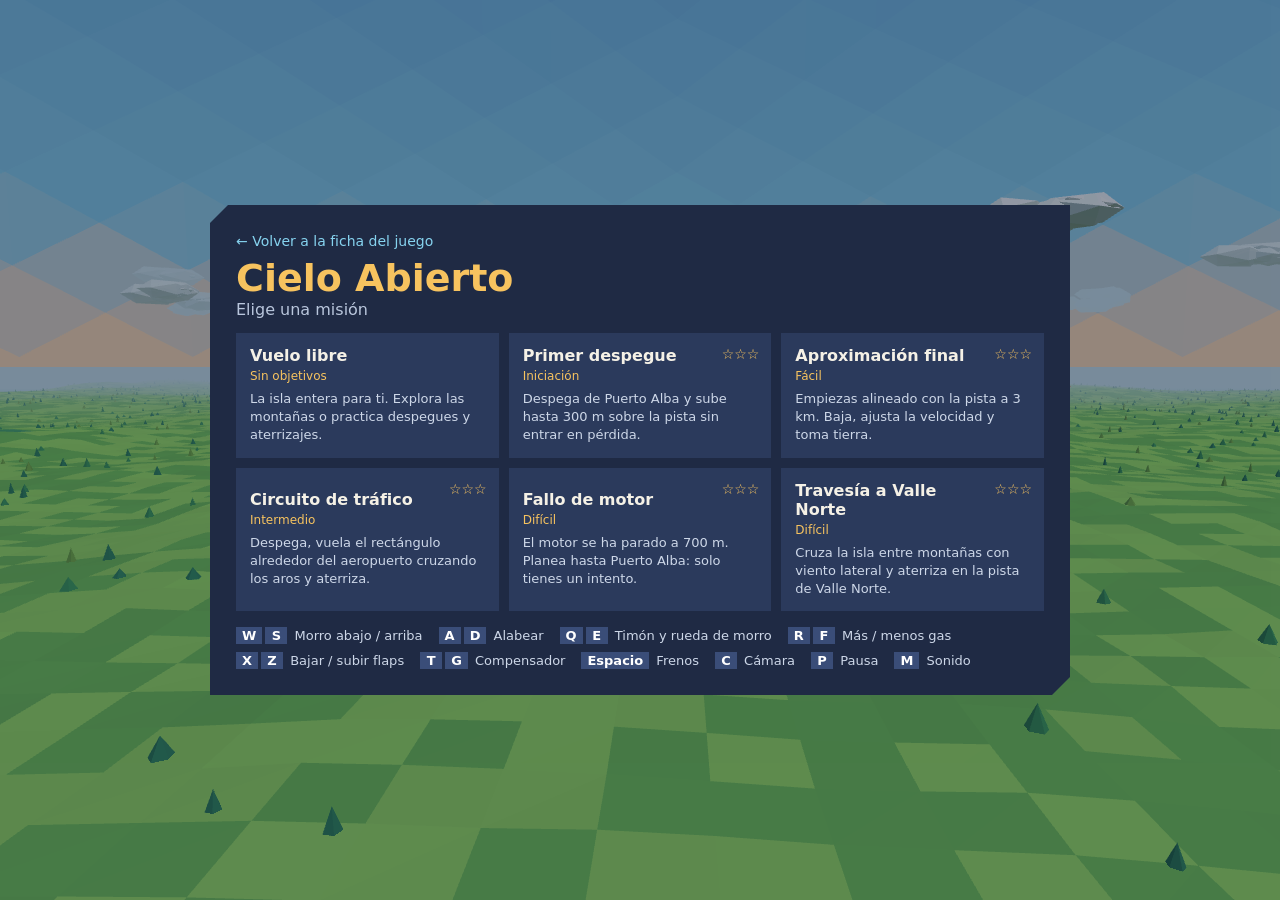
==== juegos/cielo-abierto/jugar.html @ 6e8cc303 "Crea el sitio de SantiGames y el simulador Cielo Abierto Sitio estático con catálogo de juegos, fich" ====
<!doctype html>
<html lang="es">
<head>
  <meta charset="utf-8">
  <meta name="viewport" content="width=device-width, initial-scale=1">
  <title>Cielo Abierto · SantiGames</title>
  <link rel="icon" href="../../assets/icono.svg" type="image/svg+xml">
  <link rel="stylesheet" href="juego.css">
</head>
<body>
  <canvas id="escena" tabindex="0" aria-label="Vista 3D del vuelo"></canvas>

  <div id="hud" hidden>
    <div class="tarjeta-objetivo">
      <p id="objetivo"></p>
      <p id="ruta"></p>
      <p id="consejo"></p>
    </div>
    <div id="alertas" role="status"></div>
    <div id="aviso" role="status"></div>
    <canvas id="panel" aria-label="Instrumentos de vuelo"></canvas>
  </div>

  <section id="menu" class="pantalla" hidden>
    <div class="caja ancha">
      <a class="volver" href="index.html">← Volver a la ficha del juego</a>
      <h1>Cielo Abierto</h1>
      <p class="sub">Elige una misión</p>
      <p id="aviso-tactil" class="tactil" hidden>Este simulador necesita teclado. Ábrelo en un ordenador para pilotar.</p>
      <div id="misiones"></div>
      <div class="teclas">
        <span><kbd>W</kbd><kbd>S</kbd> Morro abajo / arriba</span>
        <span><kbd>A</kbd><kbd>D</kbd> Alabear</span>
        <span><kbd>Q</kbd><kbd>E</kbd> Timón y rueda de morro</span>
        <span><kbd>R</kbd><kbd>F</kbd> Más / menos gas</span>
        <span><kbd>X</kbd><kbd>Z</kbd> Bajar / subir flaps</span>
        <span><kbd>T</kbd><kbd>G</kbd> Compensador</span>
        <span><kbd>Espacio</kbd> Frenos</span>
        <span><kbd>C</kbd> Cámara</span>
        <span><kbd>P</kbd> Pausa</span>
        <span><kbd>M</kbd> Sonido</span>
      </div>
    </div>
  </section>

  <section id="pausa" class="pantalla" hidden>
    <div class="caja">
      <h2>Pausa</h2>
      <button id="b-seguir" class="principal">Seguir volando</button>
      <button id="b-reiniciar">Reiniciar misión</button>
      <button id="b-menu">Elegir otra misión</button>
    </div>
  </section>

  <section id="fin" class="pantalla" hidden>
    <div class="caja">
      <h2 id="fin-titulo"></h2>
      <p id="fin-estrellas" class="estrellas-grandes"></p>
      <p id="fin-detalle"></p>
      <button id="b-reintentar" class="principal">Volver a intentarlo</button>
      <button id="b-menu-fin">Elegir otra misión</button>
    </div>
  </section>

  <script src="vendor/three.min.js"></script>
  <script src="js/terreno.js"></script>
  <script src="js/fisica.js"></script>
  <script src="js/mundo.js"></script>
  <script src="js/instrumentos.js"></script>
  <script src="js/misiones.js"></script>
  <script src="js/juego.js"></script>
</body>
</html>
---- juegos/cielo-abierto/juego.css ----
* { box-sizing: border-box; }
html, body { margin: 0; height: 100%; overflow: hidden; background: #1f2a44; color: #f5f1e6; font-family: system-ui, -apple-system, "Segoe UI", sans-serif; }
[hidden] { display: none !important; }
#escena { position: fixed; inset: 0; width: 100%; height: 100%; display: block; outline: none; }

#hud { position: fixed; inset: 0; pointer-events: none; --alto-panel: 150px; }
#panel { position: absolute; left: 0; right: 0; bottom: 0; width: 100%; }
.tarjeta-objetivo { position: absolute; top: 14px; left: 14px; max-width: min(430px, calc(100vw - 28px)); padding: 11px 15px; background: rgba(31, 42, 68, 0.84); clip-path: polygon(10px 0, 100% 0, 100% calc(100% - 10px), calc(100% - 10px) 100%, 0 100%, 0 10px); }
.tarjeta-objetivo p { margin: 0; }
#objetivo { font-weight: 700; font-size: 16px; color: #f7c35f; }
#ruta { font-size: 13px; margin-top: 3px !important; font-variant-numeric: tabular-nums; }
#consejo { font-size: 12.5px; margin-top: 5px !important; color: #b9c6dc; }
#alertas { position: absolute; top: 18px; left: 50%; transform: translateX(-50%); font-weight: 800; font-size: 22px; letter-spacing: 0.06em; color: #ff5b5b; text-shadow: 0 2px 0 #3a1520; white-space: nowrap; }
#aviso { position: absolute; left: 50%; bottom: calc(var(--alto-panel) + 18px); transform: translateX(-50%); padding: 7px 16px; background: rgba(31, 42, 68, 0.9); font-size: 14px; opacity: 0; transition: opacity 0.25s; }
#aviso.visible { opacity: 1; }

.pantalla { position: fixed; inset: 0; display: grid; place-items: center; padding: 16px; background: rgba(20, 30, 54, 0.45); overflow-y: auto; }
.caja { width: min(400px, 100%); padding: 26px; background: #1f2a44; clip-path: polygon(18px 0, 100% 0, 100% calc(100% - 18px), calc(100% - 18px) 100%, 0 100%, 0 18px); }
.caja.ancha { width: min(860px, 100%); }
.caja h1 { margin: 6px 0 0; font-size: 38px; color: #f7c35f; }
.caja h2 { margin: 0 0 10px; font-size: 26px; color: #f7c35f; }
.sub { margin: 0 0 14px; color: #b9c6dc; }
.volver { color: #86d3ef; font-size: 14px; text-decoration: none; }
.volver:hover { text-decoration: underline; }
.tactil { padding: 10px 12px; background: #5c2a35; }
#misiones { display: grid; grid-template-columns: repeat(auto-fill, minmax(240px, 1fr)); gap: 10px; }
button { font: inherit; color: inherit; cursor: pointer; border: 0; }
button:focus-visible, a:focus-visible { outline: 3px solid #86d3ef; outline-offset: 2px; }
.mision { position: relative; text-align: left; padding: 13px 14px; background: #2b3a5c; transition: background 0.15s, transform 0.15s; }
.mision:hover { background: #3a4d78; transform: translateY(-2px); }
.mision strong { display: block; font-size: 16px; padding-right: 58px; }
.mision .nivel { font-size: 12px; color: #f7c35f; }
.mision p { margin: 6px 0 0; font-size: 13px; line-height: 1.4; color: #cdd7e8; }
.mision .estrellas { position: absolute; top: 13px; right: 12px; color: #f7c35f; font-size: 14px; }
.teclas { display: flex; flex-wrap: wrap; gap: 8px 16px; margin-top: 16px; font-size: 13px; color: #cdd7e8; }
kbd { display: inline-block; min-width: 22px; padding: 1px 6px; margin-right: 3px; text-align: center; font: inherit; font-weight: 700; background: #3a4d78; color: #fff; }
.caja > button { display: block; width: 100%; margin-top: 9px; padding: 11px; background: #2b3a5c; }
.caja > button:hover { background: #3a4d78; }
.caja > button.principal { background: #ff7a45; color: #2a1208; font-weight: 700; }
.caja > button.principal:hover { background: #ff9365; }
.estrellas-grandes { margin: 0 0 6px; font-size: 34px; color: #f7c35f; }
#fin-detalle { line-height: 1.5; }

@media (prefers-reduced-motion: reduce) { .mision { transition: none; } }
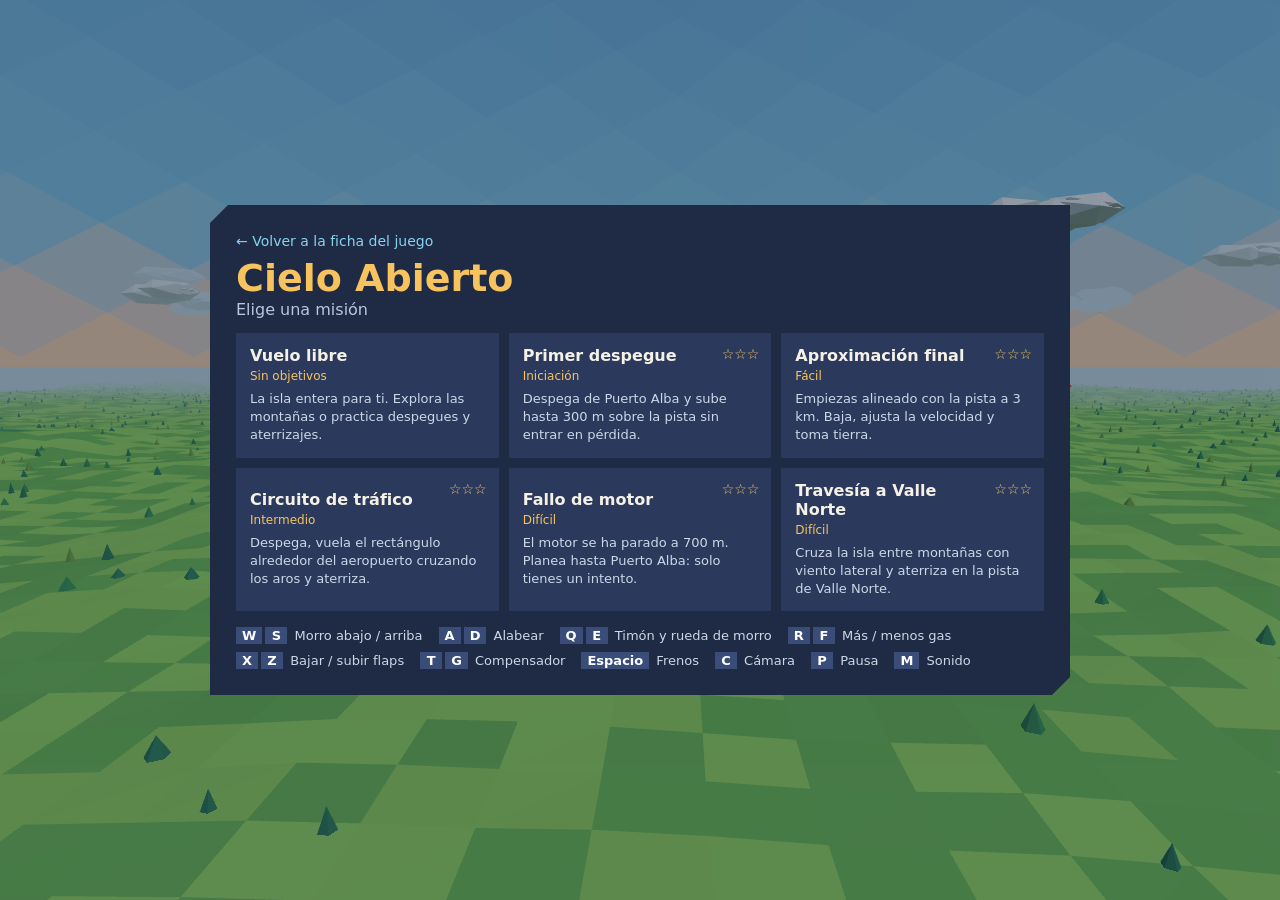
==== commit 902064c1: "Cielo Abierto: mandos táctiles para jugar en el celular Palanca virtual proporcional, barra de gas d" ====
--- a/juegos/cielo-abierto/jugar.html
+++ b/juegos/cielo-abierto/jugar.html
@@ -2,7 +2,10 @@
 <html lang="es">
 <head>
   <meta charset="utf-8">
-  <meta name="viewport" content="width=device-width, initial-scale=1">
+  <meta name="viewport" content="width=device-width, initial-scale=1, viewport-fit=cover">
+  <meta name="theme-color" content="#1f2a44">
+  <meta name="mobile-web-app-capable" content="yes">
+  <meta name="apple-mobile-web-app-capable" content="yes">
   <title>Cielo Abierto · SantiGames</title>
   <link rel="icon" href="../../assets/icono.svg" type="image/svg+xml">
   <link rel="stylesheet" href="juego.css">
@@ -19,6 +22,40 @@
     <div id="alertas" role="status"></div>
     <div id="aviso" role="status"></div>
     <canvas id="panel" aria-label="Instrumentos de vuelo"></canvas>
+
+    <div id="tactil" aria-label="Mandos táctiles">
+      <div id="botones-sup">
+        <button id="t-camara" type="button">Cámara</button>
+        <button id="t-sonido" type="button">Sonido</button>
+        <button id="t-pausa" type="button" aria-label="Pausa">❚❚</button>
+      </div>
+      <div id="zona-palanca">
+        <div id="palanca"><div id="pomo"></div></div>
+      </div>
+      <div id="mandos-der">
+        <div class="rejilla">
+          <button type="button" data-mantener="trim-arriba" aria-label="Compensador morro arriba">Trim ▲</button>
+          <button type="button" data-mantener="trim-abajo" aria-label="Compensador morro abajo">Trim ▼</button>
+          <button type="button" id="t-flaps-menos" aria-label="Subir flaps">Flaps −</button>
+          <button type="button" id="t-flaps-mas" aria-label="Bajar flaps">Flaps +</button>
+          <button type="button" data-mantener="timon-izq" aria-label="Timón a la izquierda">◀ Timón</button>
+          <button type="button" data-mantener="timon-der" aria-label="Timón a la derecha">Timón ▶</button>
+          <button type="button" data-mantener="freno" class="ancho">Frenos</button>
+        </div>
+        <div id="gas" role="slider" aria-label="Gas" aria-valuemin="0" aria-valuemax="100" aria-valuenow="0">
+          <span class="etiqueta">GAS</span>
+          <div class="carril"><div id="gas-relleno"></div><div id="gas-tirador"></div></div>
+        </div>
+      </div>
+    </div>
+  </div>
+
+  <div id="girar" hidden>
+    <div class="caja">
+      <p class="icono-girar" aria-hidden="true">⟳</p>
+      <h2>Gira el celular</h2>
+      <p>Cielo Abierto se pilota con el celular en horizontal.</p>
+    </div>
   </div>
 
   <section id="menu" class="pantalla" hidden>
@@ -26,8 +63,14 @@
       <a class="volver" href="index.html">← Volver a la ficha del juego</a>
       <h1>Cielo Abierto</h1>
       <p class="sub">Elige una misión</p>
-      <p id="aviso-tactil" class="tactil" hidden>Este simulador necesita teclado. Ábrelo en un ordenador para pilotar.</p>
       <div id="misiones"></div>
+      <div class="ayuda-tactil">
+        <span><b>Palanca</b> Arrastra el dedo en la mitad izquierda: abajo sube el morro, a los lados alabea</span>
+        <span><b>Gas</b> Desliza la barra de la derecha hacia arriba o abajo</span>
+        <span><b>Timón</b> Mantén pulsado para seguir la línea de la pista</span>
+        <span><b>Flaps y frenos</b> Botones a la derecha</span>
+        <span><b>Consejo</b> Juega con el celular en horizontal</span>
+      </div>
       <div class="teclas">
         <span><kbd>W</kbd><kbd>S</kbd> Morro abajo / arriba</span>
         <span><kbd>A</kbd><kbd>D</kbd> Alabear</span>
--- a/juegos/cielo-abierto/juego.css
+++ b/juegos/cielo-abierto/juego.css
@@ -1,7 +1,7 @@
 * { box-sizing: border-box; }
 html, body { margin: 0; height: 100%; overflow: hidden; background: #1f2a44; color: #f5f1e6; font-family: system-ui, -apple-system, "Segoe UI", sans-serif; }
 [hidden] { display: none !important; }
-#escena { position: fixed; inset: 0; width: 100%; height: 100%; display: block; outline: none; }
+#escena { position: fixed; inset: 0; width: 100%; height: 100%; display: block; outline: none; touch-action: none; }
 
 #hud { position: fixed; inset: 0; pointer-events: none; --alto-panel: 150px; }
 #panel { position: absolute; left: 0; right: 0; bottom: 0; width: 100%; }
@@ -22,7 +22,6 @@
 .sub { margin: 0 0 14px; color: #b9c6dc; }
 .volver { color: #86d3ef; font-size: 14px; text-decoration: none; }
 .volver:hover { text-decoration: underline; }
-.tactil { padding: 10px 12px; background: #5c2a35; }
 #misiones { display: grid; grid-template-columns: repeat(auto-fill, minmax(240px, 1fr)); gap: 10px; }
 button { font: inherit; color: inherit; cursor: pointer; border: 0; }
 button:focus-visible, a:focus-visible { outline: 3px solid #86d3ef; outline-offset: 2px; }
@@ -41,4 +40,54 @@
 .estrellas-grandes { margin: 0 0 6px; font-size: 34px; color: #f7c35f; }
 #fin-detalle { line-height: 1.5; }
 
+/* ---- Mandos táctiles (solo en pantallas táctiles: el cuerpo lleva la clase .tactil) ---- */
+#tactil, .ayuda-tactil { display: none; }
+body.tactil #tactil { display: block; }
+body.tactil .ayuda-tactil { display: flex; }
+body.tactil .teclas { display: none; }
+body.tactil { -webkit-user-select: none; user-select: none; -webkit-touch-callout: none; -webkit-tap-highlight-color: transparent; }
+.ayuda-tactil { flex-wrap: wrap; gap: 8px 16px; margin-top: 16px; font-size: 13px; color: #cdd7e8; }
+.ayuda-tactil b { display: inline-block; padding: 1px 6px; margin-right: 4px; background: #3a4d78; color: #fff; }
+
+#tactil { position: absolute; left: 0; right: 0; top: 0; bottom: var(--alto-panel); --izq: max(12px, env(safe-area-inset-left)); --der: max(12px, env(safe-area-inset-right)); }
+#tactil button { pointer-events: auto; touch-action: none; min-width: 44px; min-height: 42px; padding: 0 10px; font-size: 13px; font-weight: 700; color: #f5f1e6; background: rgba(31, 42, 68, 0.72); border: 2px solid rgba(185, 198, 220, 0.35); }
+#tactil button.activo { background: #ff7a45; color: #2a1208; border-color: #ff7a45; }
+#botones-sup { position: absolute; top: max(10px, env(safe-area-inset-top)); right: var(--der); display: flex; gap: 8px; }
+#zona-palanca { position: absolute; left: 0; top: 34%; bottom: 0; width: 46%; pointer-events: auto; touch-action: none; }
+#palanca { position: absolute; left: calc(var(--izq) + 8px); bottom: 14px; width: 128px; height: 128px; margin: 0; border-radius: 50%; background: rgba(31, 42, 68, 0.45); border: 2px solid rgba(185, 198, 220, 0.45); transition: opacity 0.2s; opacity: 0.75; }
+#palanca.libre { transition: none; opacity: 1; }
+#pomo { position: absolute; left: 50%; top: 50%; width: 56px; height: 56px; margin: -28px 0 0 -28px; border-radius: 50%; background: #f7c35f; box-shadow: 0 3px 0 #a8792a; }
+#mandos-der { position: absolute; right: var(--der); bottom: 12px; display: flex; gap: 10px; align-items: flex-end; }
+.rejilla { display: grid; grid-template-columns: repeat(2, minmax(78px, auto)); gap: 7px; }
+.rejilla .ancho { grid-column: span 2; }
+#gas { pointer-events: auto; touch-action: none; display: flex; flex-direction: column; align-items: center; gap: 4px; width: 60px; }
+#gas .etiqueta { padding: 1px 6px; font-size: 12px; font-weight: 800; color: #f5f1e6; background: rgba(31, 42, 68, 0.8); }
+#gas .carril { position: relative; width: 52px; height: 168px; background: rgba(16, 24, 43, 0.75); border: 2px solid rgba(185, 198, 220, 0.45); }
+#gas-relleno { position: absolute; left: 0; right: 0; bottom: 0; height: 0; background: rgba(255, 122, 69, 0.75); }
+#gas-tirador { position: absolute; left: -6px; right: -6px; height: 14px; bottom: 0; margin-bottom: -7px; background: #f5f1e6; box-shadow: 0 2px 0 #7f8aa3; }
+
+/* Teléfonos en horizontal: poca altura, todo más compacto */
+@media (max-height: 460px) {
+  body.tactil .tarjeta-objetivo { top: max(8px, env(safe-area-inset-top)); left: max(8px, env(safe-area-inset-left)); max-width: min(330px, 44vw); padding: 7px 11px; }
+  body.tactil #objetivo { font-size: 13.5px; }
+  body.tactil #ruta { font-size: 11.5px; }
+  body.tactil #consejo { font-size: 11px; }
+  body.tactil #alertas { top: auto; bottom: calc(var(--alto-panel) + 52px); font-size: 18px; }
+  #tactil button { min-height: 36px; font-size: 12px; }
+  .rejilla { gap: 5px; grid-template-columns: repeat(2, minmax(70px, auto)); }
+  #gas .carril { height: 132px; }
+  #palanca { width: 112px; height: 112px; bottom: 8px; }
+  #pomo { width: 50px; height: 50px; margin: -25px 0 0 -25px; }
+  #mandos-der { bottom: 8px; }
+}
+@media (max-height: 360px) {
+  #tactil button { min-height: 32px; }
+  #gas .carril { height: 112px; }
+  body.tactil #consejo { font-size: 10.5px; }
+}
+@media (max-height: 290px) { body.tactil #consejo { display: none; } }
+
+#girar { position: fixed; inset: 0; z-index: 10; display: grid; place-items: center; padding: 16px; background: #1f2a44; text-align: center; }
+#girar .icono-girar { margin: 0; font-size: 56px; color: #f7c35f; }
+
 @media (prefers-reduced-motion: reduce) { .mision { transition: none; } }
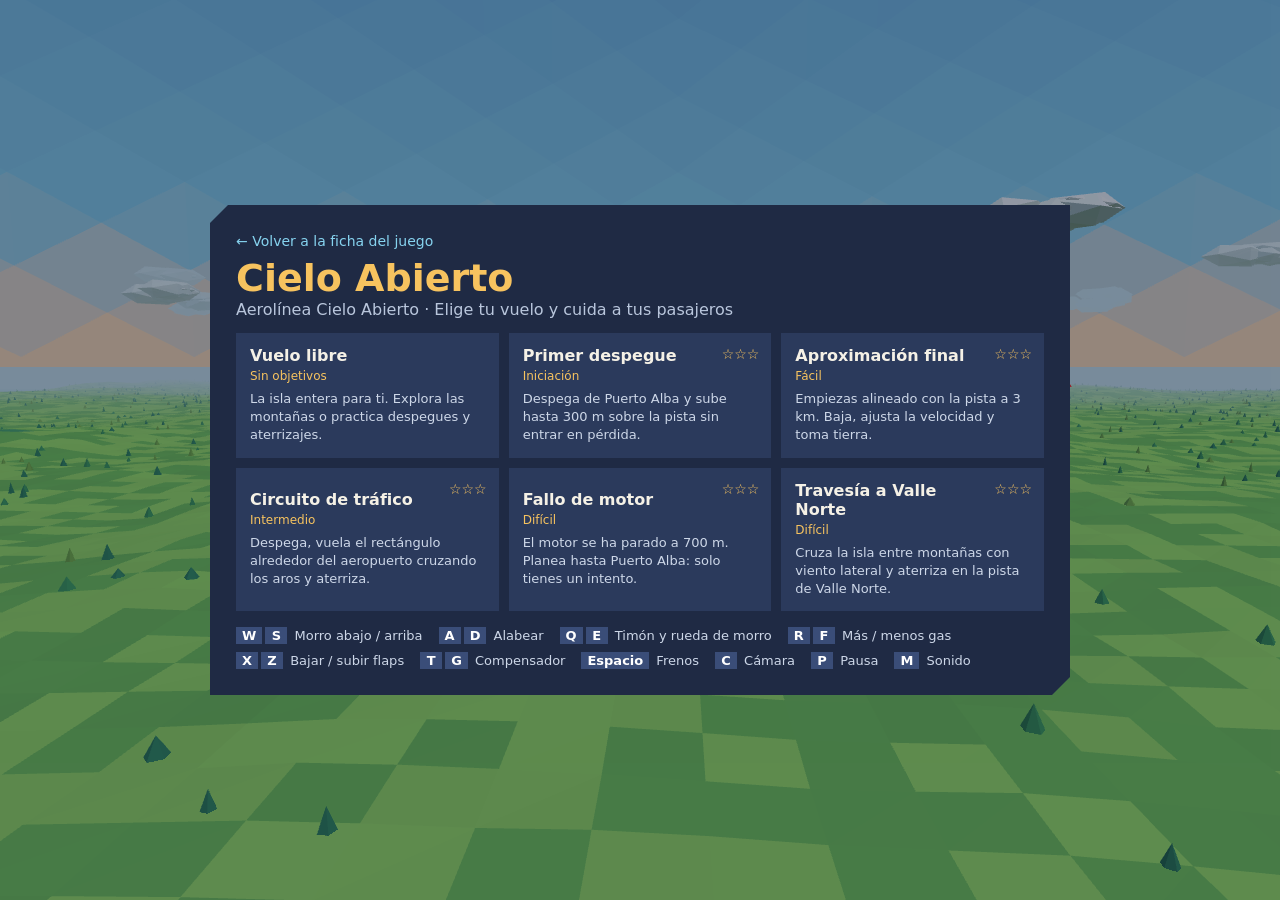
==== commit 6381b73f: "Cielo Abierto: aerolínea con pasajeros a bordo Cada vuelo lleva 3 pasajeros con nombre. Su comodidad" ====
--- a/juegos/cielo-abierto/jugar.html
+++ b/juegos/cielo-abierto/jugar.html
@@ -17,6 +17,7 @@
     <div class="tarjeta-objetivo">
       <p id="objetivo"></p>
       <p id="ruta"></p>
+      <p id="pasajeros"></p>
       <p id="consejo"></p>
     </div>
     <div id="alertas" role="status"></div>
@@ -62,7 +63,7 @@
     <div class="caja ancha">
       <a class="volver" href="index.html">← Volver a la ficha del juego</a>
       <h1>Cielo Abierto</h1>
-      <p class="sub">Elige una misión</p>
+      <p class="sub">Aerolínea Cielo Abierto · Elige tu vuelo y cuida a tus pasajeros</p>
       <div id="misiones"></div>
       <div class="ayuda-tactil">
         <span><b>Palanca</b> Arrastra el dedo en la mitad izquierda: abajo sube el morro, a los lados alabea</span>
@@ -110,6 +111,7 @@
   <script src="js/fisica.js"></script>
   <script src="js/mundo.js"></script>
   <script src="js/instrumentos.js"></script>
+  <script src="js/pasajeros.js"></script>
   <script src="js/misiones.js"></script>
   <script src="js/juego.js"></script>
 </body>
--- a/juegos/cielo-abierto/juego.css
+++ b/juegos/cielo-abierto/juego.css
@@ -9,6 +9,7 @@
 .tarjeta-objetivo p { margin: 0; }
 #objetivo { font-weight: 700; font-size: 16px; color: #f7c35f; }
 #ruta { font-size: 13px; margin-top: 3px !important; font-variant-numeric: tabular-nums; }
+#pasajeros { font-size: 13px; margin-top: 3px !important; font-variant-numeric: tabular-nums; }
 #consejo { font-size: 12.5px; margin-top: 5px !important; color: #b9c6dc; }
 #alertas { position: absolute; top: 18px; left: 50%; transform: translateX(-50%); font-weight: 800; font-size: 22px; letter-spacing: 0.06em; color: #ff5b5b; text-shadow: 0 2px 0 #3a1520; white-space: nowrap; }
 #aviso { position: absolute; left: 50%; bottom: calc(var(--alto-panel) + 18px); transform: translateX(-50%); padding: 7px 16px; background: rgba(31, 42, 68, 0.9); font-size: 14px; opacity: 0; transition: opacity 0.25s; }
@@ -66,11 +67,15 @@
 #gas-relleno { position: absolute; left: 0; right: 0; bottom: 0; height: 0; background: rgba(255, 122, 69, 0.75); }
 #gas-tirador { position: absolute; left: -6px; right: -6px; height: 14px; bottom: 0; margin-bottom: -7px; background: #f5f1e6; box-shadow: 0 2px 0 #7f8aa3; }
 
+/* En táctil, avisos y alertas van en el hueco entre la palanca y los botones */
+body.tactil #aviso, body.tactil #alertas { left: calc(max(12px, env(safe-area-inset-left)) + 148px); right: calc(max(12px, env(safe-area-inset-right)) + 262px); transform: none; text-align: center; white-space: normal; }
+body.tactil #aviso { font-size: 13px; }
+
 /* Teléfonos en horizontal: poca altura, todo más compacto */
 @media (max-height: 460px) {
   body.tactil .tarjeta-objetivo { top: max(8px, env(safe-area-inset-top)); left: max(8px, env(safe-area-inset-left)); max-width: min(330px, 44vw); padding: 7px 11px; }
   body.tactil #objetivo { font-size: 13.5px; }
-  body.tactil #ruta { font-size: 11.5px; }
+  body.tactil #ruta, body.tactil #pasajeros { font-size: 11.5px; }
   body.tactil #consejo { font-size: 11px; }
   body.tactil #alertas { top: auto; bottom: calc(var(--alto-panel) + 52px); font-size: 18px; }
   #tactil button { min-height: 36px; font-size: 12px; }
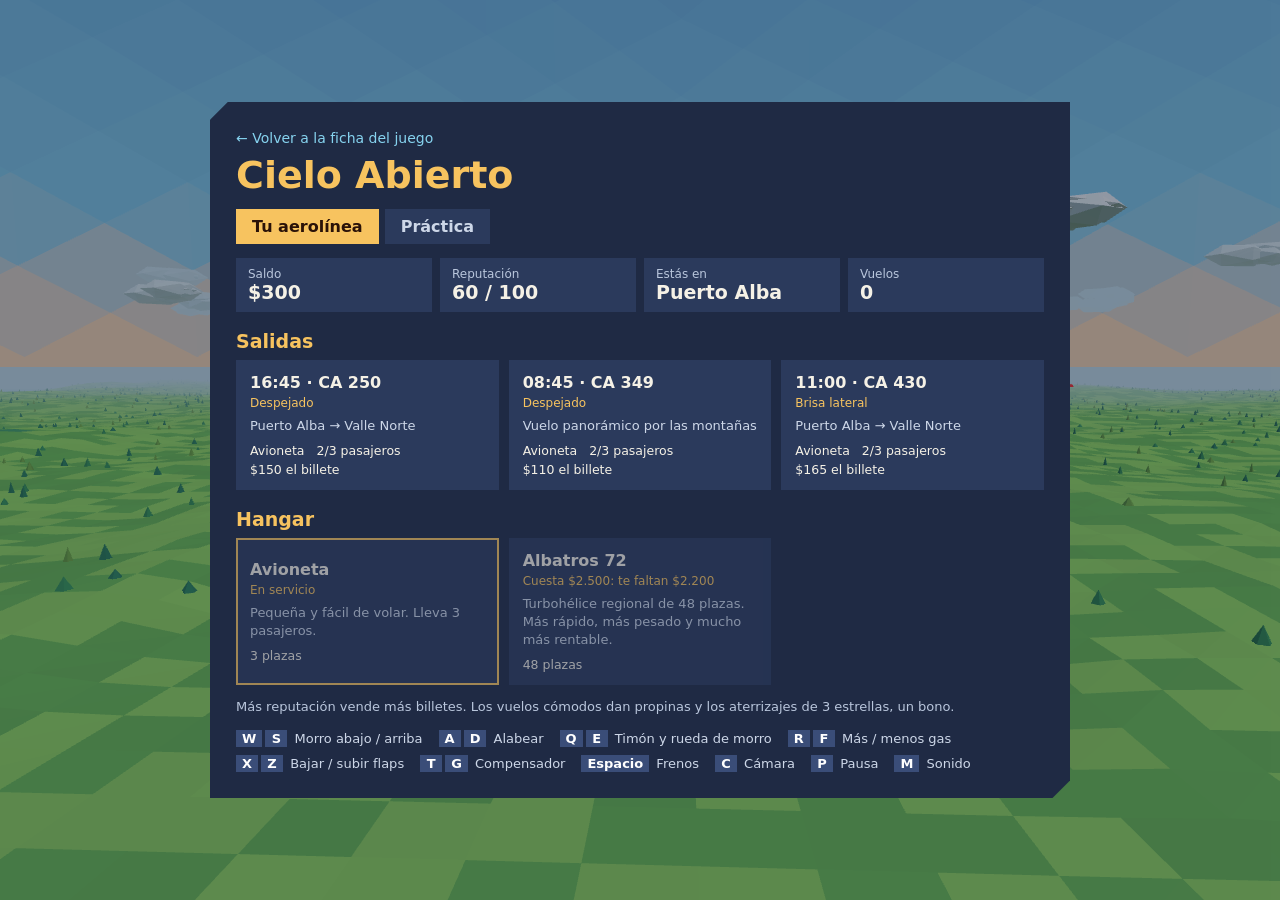
==== commit 33ecf900: "Cielo Abierto: modo aerolínea y pilotaje inclinando el celular Modo aerolínea (js/aerolinea.js), gua" ====
--- a/juegos/cielo-abierto/jugar.html
+++ b/juegos/cielo-abierto/jugar.html
@@ -26,6 +26,7 @@
 
     <div id="tactil" aria-label="Mandos táctiles">
       <div id="botones-sup">
+        <button id="t-inclinar" type="button" aria-pressed="false">Inclinar</button>
         <button id="t-camara" type="button">Cámara</button>
         <button id="t-sonido" type="button">Sonido</button>
         <button id="t-pausa" type="button" aria-label="Pausa">❚❚</button>
@@ -63,13 +64,35 @@
     <div class="caja ancha">
       <a class="volver" href="index.html">← Volver a la ficha del juego</a>
       <h1>Cielo Abierto</h1>
-      <p class="sub">Aerolínea Cielo Abierto · Elige tu vuelo y cuida a tus pasajeros</p>
-      <div id="misiones"></div>
+      <div class="pestanas" role="tablist">
+        <button type="button" role="tab" id="tab-aerolinea" aria-controls="panel-aerolinea">Tu aerolínea</button>
+        <button type="button" role="tab" id="tab-practica" aria-controls="panel-practica">Práctica</button>
+      </div>
+
+      <section id="panel-aerolinea" role="tabpanel" aria-labelledby="tab-aerolinea">
+        <div class="cuentas">
+          <div><span>Saldo</span><strong id="a-saldo"></strong></div>
+          <div><span>Reputación</span><strong id="a-reputacion"></strong></div>
+          <div><span>Estás en</span><strong id="a-ubicacion"></strong></div>
+          <div><span>Vuelos</span><strong id="a-vuelos"></strong></div>
+        </div>
+        <h2 class="titulo-seccion">Salidas</h2>
+        <div id="salidas" class="lista-tarjetas"></div>
+        <h2 class="titulo-seccion">Hangar</h2>
+        <div id="hangar" class="lista-tarjetas"></div>
+        <p class="nota">Más reputación vende más billetes. Los vuelos cómodos dan propinas y los aterrizajes de 3 estrellas, un bono.</p>
+      </section>
+
+      <section id="panel-practica" role="tabpanel" aria-labelledby="tab-practica" hidden>
+        <p class="sub">Misiones para practicar con el Albatros 72</p>
+        <div id="misiones" class="lista-tarjetas"></div>
+      </section>
       <div class="ayuda-tactil">
         <span><b>Palanca</b> Arrastra el dedo en la mitad izquierda: abajo sube el morro, a los lados alabea</span>
         <span><b>Gas</b> Desliza la barra de la derecha hacia arriba o abajo</span>
         <span><b>Timón</b> Mantén pulsado para seguir la línea de la pista</span>
         <span><b>Flaps y frenos</b> Botones a la derecha</span>
+        <span><b>Inclinar</b> Activa el botón y pilota girando el celular como un volante</span>
         <span><b>Consejo</b> Juega con el celular en horizontal</span>
       </div>
       <div class="teclas">
@@ -92,7 +115,7 @@
       <h2>Pausa</h2>
       <button id="b-seguir" class="principal">Seguir volando</button>
       <button id="b-reiniciar">Reiniciar misión</button>
-      <button id="b-menu">Elegir otra misión</button>
+      <button id="b-menu">Salir del vuelo</button>
     </div>
   </section>
 
@@ -101,6 +124,7 @@
       <h2 id="fin-titulo"></h2>
       <p id="fin-estrellas" class="estrellas-grandes"></p>
       <p id="fin-detalle"></p>
+      <table id="fin-cuentas" hidden><tbody></tbody></table>
       <button id="b-reintentar" class="principal">Volver a intentarlo</button>
       <button id="b-menu-fin">Elegir otra misión</button>
     </div>
@@ -112,6 +136,7 @@
   <script src="js/mundo.js"></script>
   <script src="js/instrumentos.js"></script>
   <script src="js/pasajeros.js"></script>
+  <script src="js/aerolinea.js"></script>
   <script src="js/misiones.js"></script>
   <script src="js/juego.js"></script>
 </body>
--- a/juegos/cielo-abierto/juego.css
+++ b/juegos/cielo-abierto/juego.css
@@ -15,7 +15,8 @@
 #aviso { position: absolute; left: 50%; bottom: calc(var(--alto-panel) + 18px); transform: translateX(-50%); padding: 7px 16px; background: rgba(31, 42, 68, 0.9); font-size: 14px; opacity: 0; transition: opacity 0.25s; }
 #aviso.visible { opacity: 1; }
 
-.pantalla { position: fixed; inset: 0; display: grid; place-items: center; padding: 16px; background: rgba(20, 30, 54, 0.45); overflow-y: auto; }
+.pantalla { position: fixed; inset: 0; display: flex; padding: 16px; background: rgba(20, 30, 54, 0.45); overflow-y: auto; }
+.pantalla > .caja { margin: auto; } /* centrado que no corta el contenido cuando no cabe */
 .caja { width: min(400px, 100%); padding: 26px; background: #1f2a44; clip-path: polygon(18px 0, 100% 0, 100% calc(100% - 18px), calc(100% - 18px) 100%, 0 100%, 0 18px); }
 .caja.ancha { width: min(860px, 100%); }
 .caja h1 { margin: 6px 0 0; font-size: 38px; color: #f7c35f; }
@@ -23,7 +24,25 @@
 .sub { margin: 0 0 14px; color: #b9c6dc; }
 .volver { color: #86d3ef; font-size: 14px; text-decoration: none; }
 .volver:hover { text-decoration: underline; }
-#misiones { display: grid; grid-template-columns: repeat(auto-fill, minmax(240px, 1fr)); gap: 10px; }
+.lista-tarjetas { display: grid; grid-template-columns: repeat(auto-fill, minmax(240px, 1fr)); gap: 10px; }
+.pestanas { display: flex; gap: 6px; margin: 12px 0 14px; }
+.pestanas button { padding: 8px 16px; background: #2b3a5c; font-weight: 700; color: #cdd7e8; }
+.pestanas button[aria-selected="true"] { background: #f7c35f; color: #2a1208; }
+.cuentas { display: grid; grid-template-columns: repeat(auto-fit, minmax(130px, 1fr)); gap: 8px; }
+.cuentas div { padding: 9px 12px; background: #2b3a5c; }
+.cuentas span { display: block; font-size: 12px; color: #b9c6dc; }
+.cuentas strong { font-size: 19px; font-variant-numeric: tabular-nums; }
+.negativo { color: #ff8a8a; }
+.titulo-seccion { margin: 18px 0 8px !important; font-size: 19px !important; }
+.nota { margin: 14px 0 0; font-size: 13px; color: #b9c6dc; }
+.mision .datos { display: flex; flex-wrap: wrap; gap: 4px 12px; margin-top: 8px; font-size: 12.5px; color: #f5f1e6; font-variant-numeric: tabular-nums; }
+.mision:disabled { cursor: default; opacity: 0.6; transform: none; }
+.mision.actual { outline: 2px solid #f7c35f; outline-offset: -2px; }
+#fin-cuentas { width: 100%; margin-top: 10px; border-collapse: collapse; font-size: 14px; font-variant-numeric: tabular-nums; }
+#fin-cuentas td { padding: 4px 0; border-bottom: 1px solid #33415f; }
+#fin-cuentas td:last-child { text-align: right; white-space: nowrap; padding-left: 10px; }
+#fin-cuentas tr.total td { border-bottom: 0; font-weight: 800; color: #f7c35f; padding-top: 8px; }
+.caja:has(#fin-cuentas:not([hidden])) { width: min(480px, 100%); }
 button { font: inherit; color: inherit; cursor: pointer; border: 0; }
 button:focus-visible, a:focus-visible { outline: 3px solid #86d3ef; outline-offset: 2px; }
 .mision { position: relative; text-align: left; padding: 13px 14px; background: #2b3a5c; transition: background 0.15s, transform 0.15s; }
@@ -85,6 +104,16 @@
   #pomo { width: 50px; height: 50px; margin: -25px 0 0 -25px; }
   #mandos-der { bottom: 8px; }
 }
+@media (max-height: 460px) {
+  .pantalla { padding: 8px; }
+  .caja { padding: 16px 20px; }
+  .caja h1 { font-size: 28px; }
+  .estrellas-grandes { font-size: 26px; }
+  #fin-detalle { font-size: 13px; line-height: 1.4; margin: 4px 0; }
+  #fin-cuentas { font-size: 13px; }
+  #fin-cuentas td { padding: 2px 0; }
+  .caja > button { padding: 9px; }
+}
 @media (max-height: 360px) {
   #tactil button { min-height: 32px; }
   #gas .carril { height: 112px; }
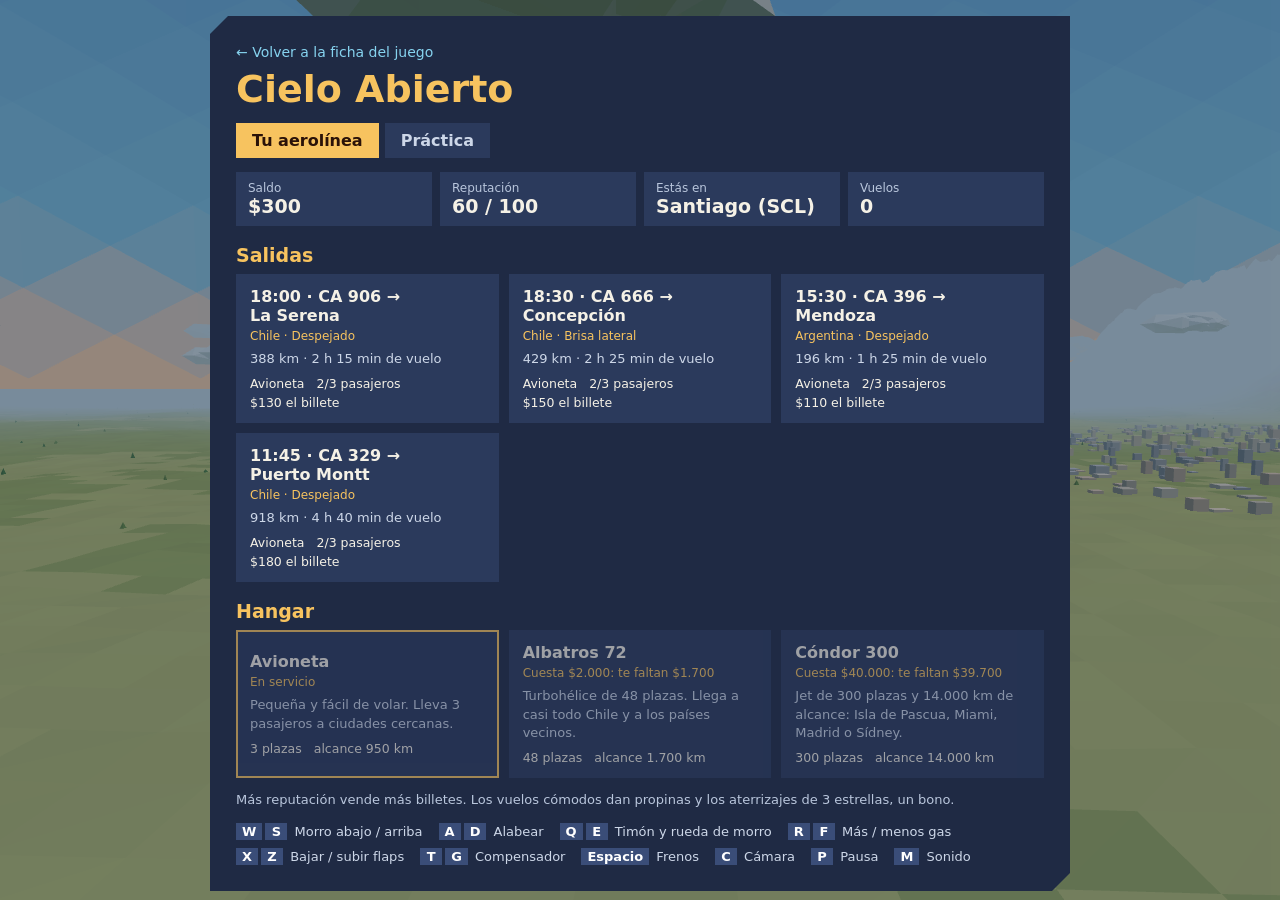
==== commit 3ba29644: "Cielo Abierto: destinos reales de Chile y del mundo, crucero en mapa y jet de largo alcance - 24 des" ====
--- a/juegos/cielo-abierto/jugar.html
+++ b/juegos/cielo-abierto/jugar.html
@@ -110,6 +110,32 @@
     </div>
   </section>
 
+  <section id="crucero" class="pantalla" hidden>
+    <div class="caja ancha caja-crucero">
+      <p class="sub" id="c-vuelo"></p>
+      <h2 id="c-ruta"></h2>
+      <canvas id="mapa" aria-label="Mapa de la ruta"></canvas>
+      <div class="cuentas">
+        <div><span>Falta</span><strong id="c-falta"></strong></div>
+        <div><span>Tiempo de vuelo</span><strong id="c-tiempo"></strong></div>
+        <div><span>Altitud de crucero</span><strong id="c-altitud"></strong></div>
+        <div><span>Pasajeros</span><strong id="c-pasajeros"></strong></div>
+      </div>
+      <div id="c-evento" hidden>
+        <p id="c-evento-texto"></p>
+        <div class="botones-evento">
+          <button type="button" id="c-opcion-a" class="principal"></button>
+          <button type="button" id="c-opcion-b"></button>
+        </div>
+      </div>
+      <p id="c-mensaje" class="nota"></p>
+      <div class="botones-evento">
+        <button type="button" id="c-acelerar">Acelerar ×4</button>
+        <button type="button" id="c-saltar" class="principal">Ir al aterrizaje</button>
+      </div>
+    </div>
+  </section>
+
   <section id="pausa" class="pantalla" hidden>
     <div class="caja">
       <h2>Pausa</h2>
@@ -131,6 +157,9 @@
   </section>
 
   <script src="vendor/three.min.js"></script>
+  <script src="js/destinos.js"></script>
+  <script src="js/mapa-tierra.js"></script>
+  <script src="js/mapa.js"></script>
   <script src="js/terreno.js"></script>
   <script src="js/fisica.js"></script>
   <script src="js/mundo.js"></script>
--- a/juegos/cielo-abierto/juego.css
+++ b/juegos/cielo-abierto/juego.css
@@ -38,6 +38,13 @@
 .mision .datos { display: flex; flex-wrap: wrap; gap: 4px 12px; margin-top: 8px; font-size: 12.5px; color: #f5f1e6; font-variant-numeric: tabular-nums; }
 .mision:disabled { cursor: default; opacity: 0.6; transform: none; }
 .mision.actual { outline: 2px solid #f7c35f; outline-offset: -2px; }
+.caja-crucero h2 { margin-bottom: 6px !important; }
+#mapa { display: block; width: 100%; height: min(46vh, 380px); margin: 6px 0 10px; background: #1f4f7a; }
+#c-evento { margin-top: 10px; padding: 12px 14px; background: #3a4d78; }
+#c-evento p { margin: 0 0 8px; }
+.botones-evento { display: flex; flex-wrap: wrap; gap: 8px; margin-top: 10px; }
+.botones-evento button { flex: 1 1 160px; padding: 10px; background: #2b3a5c; font-weight: 700; }
+.botones-evento button.principal { background: #ff7a45; color: #2a1208; }
 #fin-cuentas { width: 100%; margin-top: 10px; border-collapse: collapse; font-size: 14px; font-variant-numeric: tabular-nums; }
 #fin-cuentas td { padding: 4px 0; border-bottom: 1px solid #33415f; }
 #fin-cuentas td:last-child { text-align: right; white-space: nowrap; padding-left: 10px; }
@@ -114,6 +121,19 @@
   #fin-cuentas td { padding: 2px 0; }
   .caja > button { padding: 9px; }
 }
+@media (max-height: 460px) {
+  #mapa { height: 38vh; margin: 4px 0 6px; }
+  .caja-crucero .sub { margin: 0; font-size: 12px; }
+  .caja-crucero h2 { font-size: 18px !important; margin: 0 0 2px !important; }
+  .caja-crucero .cuentas { grid-template-columns: repeat(4, 1fr); gap: 5px; }
+  .caja-crucero .cuentas span { font-size: 10.5px; }
+  .caja-crucero .cuentas strong { font-size: 13px; }
+  .caja-crucero .cuentas div { padding: 4px 8px; }
+  #c-mensaje { margin: 4px 0 0; font-size: 12px; }
+  #c-evento { margin-top: 6px; padding: 8px 10px; font-size: 13px; }
+  .botones-evento { margin-top: 6px; }
+  .botones-evento button { padding: 7px; }
+}
 @media (max-height: 360px) {
   #tactil button { min-height: 32px; }
   #gas .carril { height: 112px; }
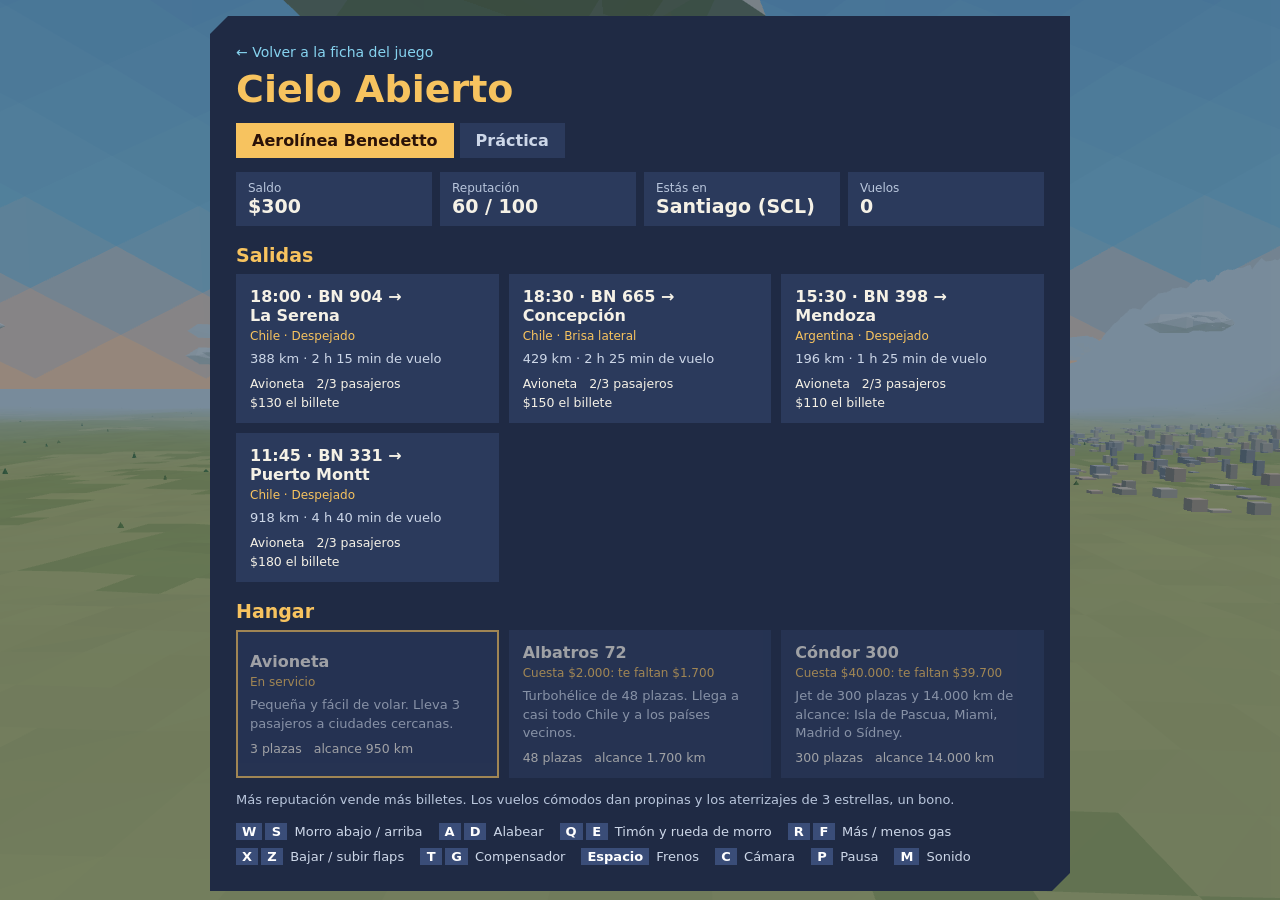
==== commit 295fa476: "La aerolínea se llama Benedetto - Nombre en el menú, los avisos, el crucero, los resultados, la fich" ====
--- a/juegos/cielo-abierto/jugar.html
+++ b/juegos/cielo-abierto/jugar.html
@@ -65,7 +65,7 @@
       <a class="volver" href="index.html">← Volver a la ficha del juego</a>
       <h1>Cielo Abierto</h1>
       <div class="pestanas" role="tablist">
-        <button type="button" role="tab" id="tab-aerolinea" aria-controls="panel-aerolinea">Tu aerolínea</button>
+        <button type="button" role="tab" id="tab-aerolinea" aria-controls="panel-aerolinea">Aerolínea Benedetto</button>
         <button type="button" role="tab" id="tab-practica" aria-controls="panel-practica">Práctica</button>
       </div>
 
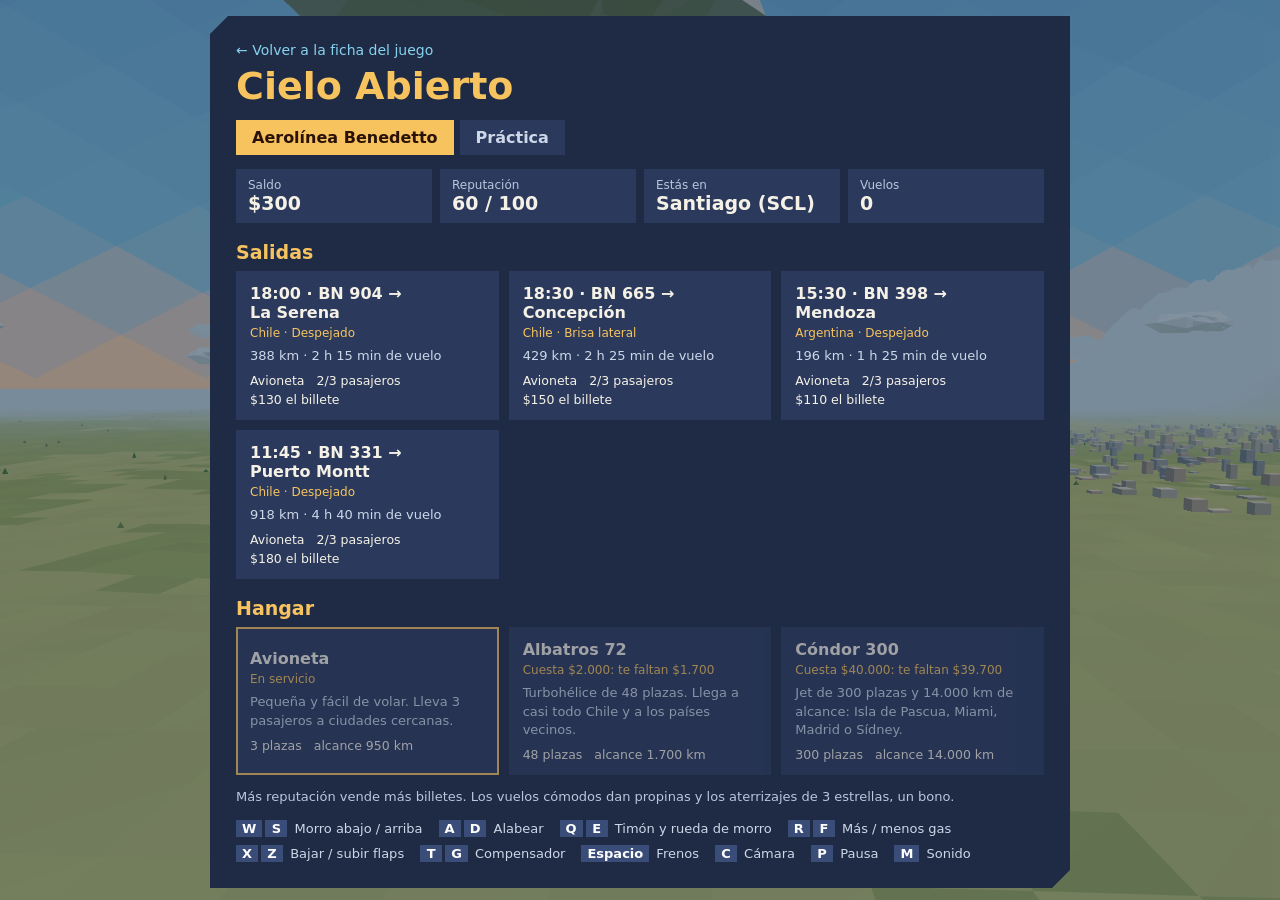
==== commit eac4446c: "Cielo Abierto instalable como app (PWA) y jugable sin conexión - manifest.webmanifest: nombre, icono" ====
--- a/juegos/cielo-abierto/jugar.html
+++ b/juegos/cielo-abierto/jugar.html
@@ -5,9 +5,13 @@
   <meta name="viewport" content="width=device-width, initial-scale=1, viewport-fit=cover">
   <meta name="theme-color" content="#1f2a44">
   <meta name="mobile-web-app-capable" content="yes">
+  <title>Cielo Abierto · SantiGames</title>
+  <link rel="icon" href="iconos/icono.svg" type="image/svg+xml">
+  <link rel="manifest" href="manifest.webmanifest">
+  <link rel="apple-touch-icon" href="iconos/apple-touch-icon.png">
   <meta name="apple-mobile-web-app-capable" content="yes">
-  <title>Cielo Abierto · SantiGames</title>
-  <link rel="icon" href="../../assets/icono.svg" type="image/svg+xml">
+  <meta name="apple-mobile-web-app-title" content="Cielo Abierto">
+  <meta name="apple-mobile-web-app-status-bar-style" content="black-translucent">
   <link rel="stylesheet" href="juego.css">
 </head>
 <body>
@@ -62,7 +66,11 @@
 
   <section id="menu" class="pantalla" hidden>
     <div class="caja ancha">
-      <a class="volver" href="index.html">← Volver a la ficha del juego</a>
+      <div class="arriba-menu">
+        <a class="volver" href="index.html">← Volver a la ficha del juego</a>
+        <button type="button" class="instalar" data-instalar="ayuda-ios-juego" hidden>Instalar app</button>
+      </div>
+      <p id="ayuda-ios-juego" class="nota ayuda-ios" hidden>En iPhone o iPad: abre esta página en Safari, toca el botón <b>Compartir</b> (el cuadrado con la flecha hacia arriba) y elige <b>Añadir a pantalla de inicio</b>.</p>
       <h1>Cielo Abierto</h1>
       <div class="pestanas" role="tablist">
         <button type="button" role="tab" id="tab-aerolinea" aria-controls="panel-aerolinea">Aerolínea Benedetto</button>
@@ -167,6 +175,7 @@
   <script src="js/pasajeros.js"></script>
   <script src="js/aerolinea.js"></script>
   <script src="js/misiones.js"></script>
+  <script src="js/instalar.js"></script>
   <script src="js/juego.js"></script>
 </body>
 </html>
--- a/juegos/cielo-abierto/juego.css
+++ b/juegos/cielo-abierto/juego.css
@@ -23,6 +23,9 @@
 .caja h2 { margin: 0 0 10px; font-size: 26px; color: #f7c35f; }
 .sub { margin: 0 0 14px; color: #b9c6dc; }
 .volver { color: #86d3ef; font-size: 14px; text-decoration: none; }
+.arriba-menu { display: flex; justify-content: space-between; align-items: center; gap: 10px; flex-wrap: wrap; }
+.instalar { padding: 6px 14px; background: #f7c35f; color: #2a1208; font-weight: 800; font-size: 14px; }
+.ayuda-ios { padding: 10px 12px; background: #2b3a5c; color: #f5f1e6; }
 .volver:hover { text-decoration: underline; }
 .lista-tarjetas { display: grid; grid-template-columns: repeat(auto-fill, minmax(240px, 1fr)); gap: 10px; }
 .pestanas { display: flex; gap: 6px; margin: 12px 0 14px; }
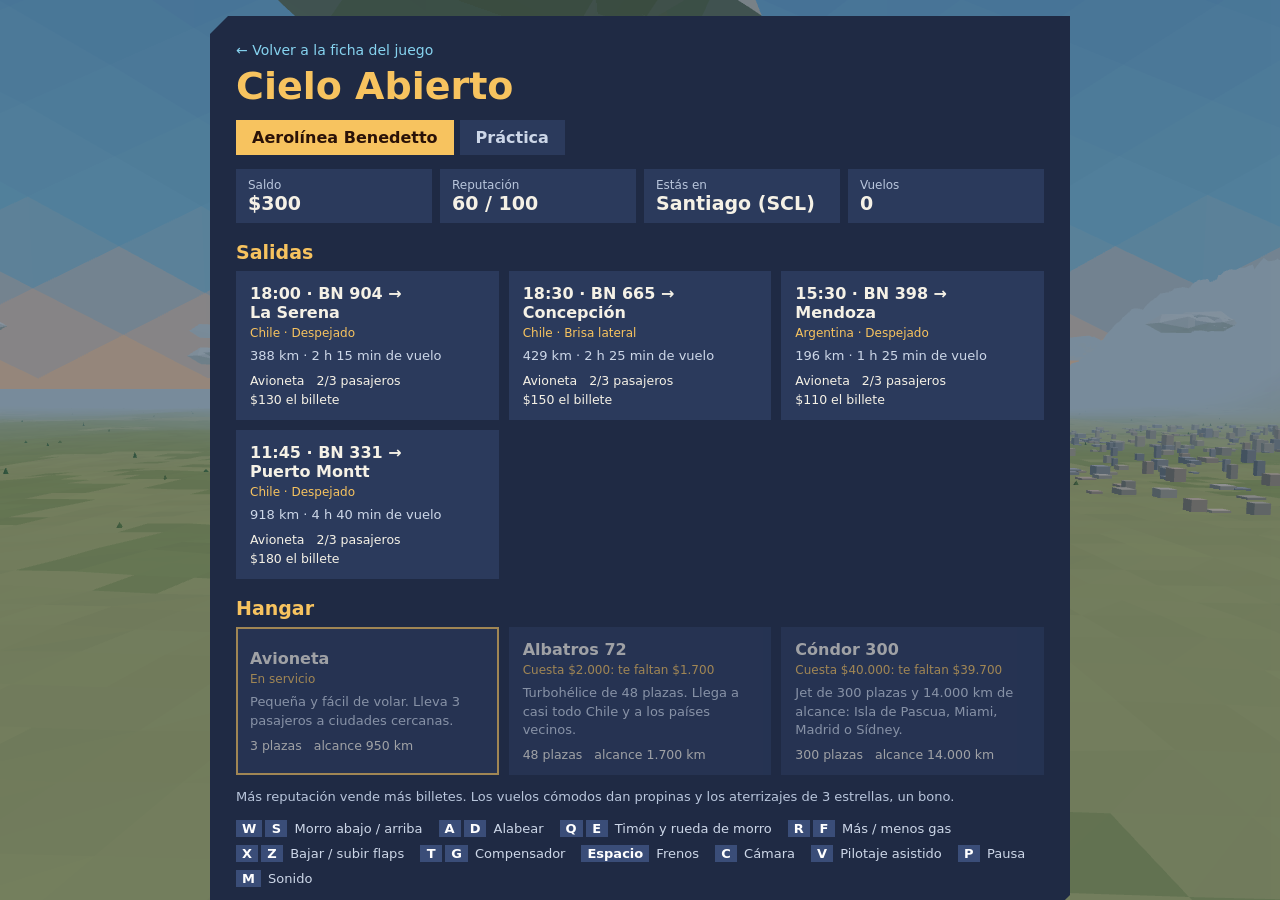
==== commit de31ab5b: "Cielo Abierto: pilotaje asistido para que el avión sea estable en el celular Nuevo js/asistencia.js," ====
--- a/juegos/cielo-abierto/jugar.html
+++ b/juegos/cielo-abierto/jugar.html
@@ -30,6 +30,7 @@
 
     <div id="tactil" aria-label="Mandos táctiles">
       <div id="botones-sup">
+        <button id="t-asistido" type="button" aria-pressed="false">Asistido</button>
         <button id="t-inclinar" type="button" aria-pressed="false">Inclinar</button>
         <button id="t-camara" type="button">Cámara</button>
         <button id="t-sonido" type="button">Sonido</button>
@@ -97,6 +98,7 @@
       </section>
       <div class="ayuda-tactil">
         <span><b>Palanca</b> Arrastra el dedo en la mitad izquierda: abajo sube el morro, a los lados alabea</span>
+        <span><b>Asistido</b> Activado: al soltar la palanca el avión se mantiene estable solo</span>
         <span><b>Gas</b> Desliza la barra de la derecha hacia arriba o abajo</span>
         <span><b>Timón</b> Mantén pulsado para seguir la línea de la pista</span>
         <span><b>Flaps y frenos</b> Botones a la derecha</span>
@@ -112,6 +114,7 @@
         <span><kbd>T</kbd><kbd>G</kbd> Compensador</span>
         <span><kbd>Espacio</kbd> Frenos</span>
         <span><kbd>C</kbd> Cámara</span>
+        <span><kbd>V</kbd> Pilotaje asistido</span>
         <span><kbd>P</kbd> Pausa</span>
         <span><kbd>M</kbd> Sonido</span>
       </div>
@@ -175,6 +178,7 @@
   <script src="js/pasajeros.js"></script>
   <script src="js/aerolinea.js"></script>
   <script src="js/misiones.js"></script>
+  <script src="js/asistencia.js"></script>
   <script src="js/instalar.js"></script>
   <script src="js/juego.js"></script>
 </body>
